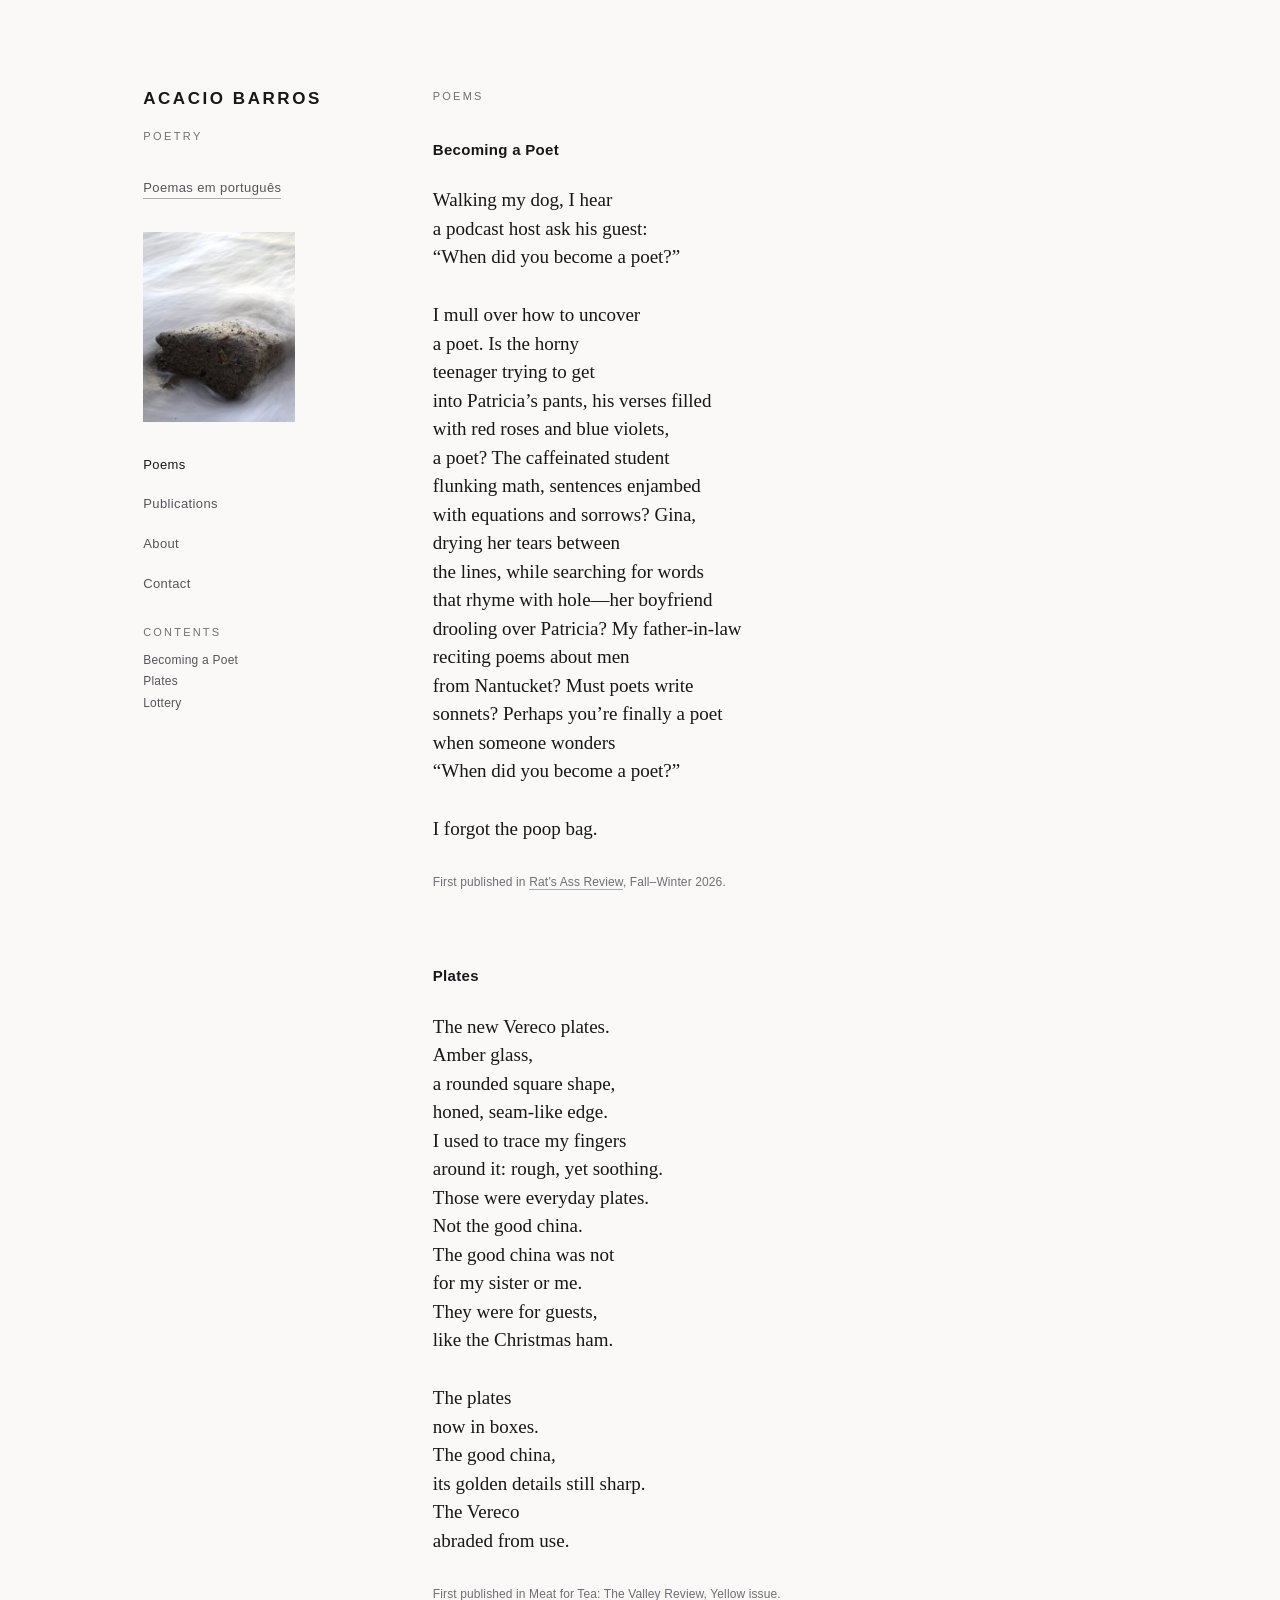
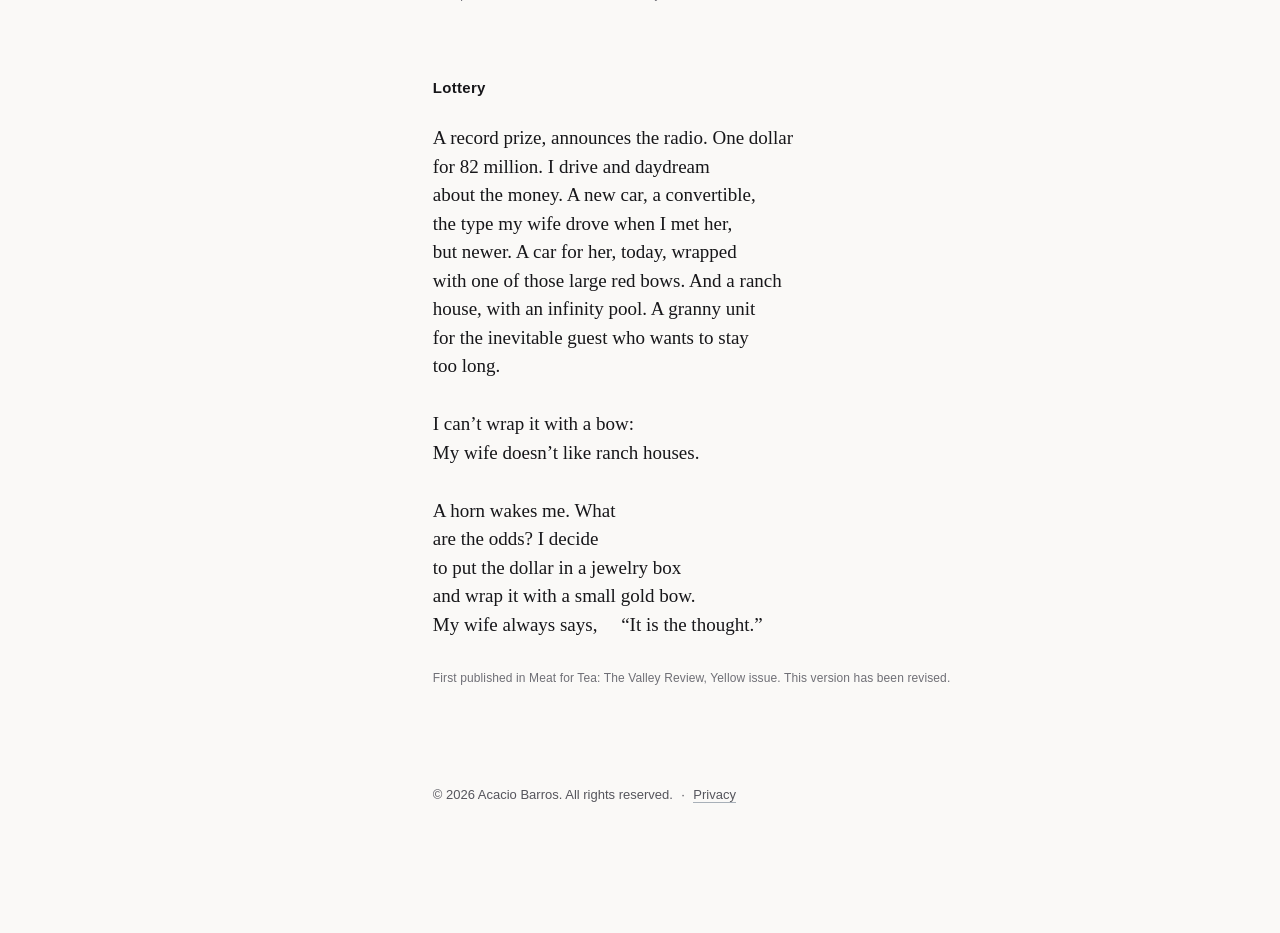
==== poems.html @ dff133ea "Add language detection and privacy notice Co-Authored-By: Claude Opus 5 <noreply@anthropic.com>" ====
<!doctype html>
<html lang="pt">
<head>
<meta charset="utf-8">
<meta name="viewport" content="width=device-width, initial-scale=1">

<title>Poemas / Poems — Acacio Barros</title>
<meta name="description" content="Poems by Acacio Barros, in Portuguese and English.">
<meta name="author" content="Acacio Barros">
<link rel="canonical" href="https://acacio-barros.github.io/poems.html">
<meta name="theme-color" content="#faf9f7">
<meta property="og:type" content="website">
<meta property="og:url" content="https://acacio-barros.github.io/poems.html">
<meta property="og:title" content="Poemas / Poems — Acacio Barros">
<meta property="og:description" content="Poems by Acacio Barros, in Portuguese and English.">
<meta property="og:image" content="https://acacio-barros.github.io/images/sea-foam-rock-og.jpg">
<meta property="og:image:width" content="1200">
<meta property="og:image:height" content="630">
<meta property="og:locale" content="pt_BR">
<meta property="og:locale:alternate" content="en_US">

<link rel="stylesheet" href="site.css">

<script src="lang-init.js"></script>
</head>

<body>

<div class="page">

  <header class="rail">
    <h1 class="wordmark"><a href="./">Acacio Barros</a></h1>

    <div class="rail-meta">
      <p class="discipline">
        <span data-lang="pt" lang="pt">Poesia</span><span data-lang="en" lang="en">Poetry</span>
      </p>

      <div class="langswitch">
        <button type="button" data-set-lang="en" data-lang="pt" lang="en">Poems in English</button>
        <button type="button" data-set-lang="pt" data-lang="en" lang="pt">Poemas em português</button>
      </div>
    </div>

    <img class="rail-photo" src="images/sea-foam-rock-rail.jpg" width="320" height="400" alt="" decoding="async">

    <nav class="railnav" data-lang="pt" lang="pt" aria-label="Seções">
      <ul>
        <li><a href="poems.html" aria-current="page">Poemas</a></li>
        <li><a href="./#publicacoes">Publicações</a></li>
        <li><a href="./#sobre">Sobre</a></li>
        <li><a href="./#contato">Contato</a></li>
      </ul>
    </nav>

    <nav class="railnav" data-lang="en" lang="en" aria-label="Sections">
      <ul>
        <li><a href="poems.html" aria-current="page">Poems</a></li>
        <li><a href="./#publications">Publications</a></li>
        <li><a href="./#about">About</a></li>
        <li><a href="./#contact">Contact</a></li>
      </ul>
    </nav>

    <nav class="railindex" data-lang="pt" lang="pt" aria-labelledby="indice-rail">
      <p class="index-label" id="indice-rail">Índice</p>
      <ul>
        <li><a href="#o-churrasco">O Churrasco</a></li>
        <li><a href="#o-elefante">O Elefante</a></li>
        <li><a href="#engarrafamento">Engarrafamento</a></li>
        <li><a href="#churrasco-na-praia">Churrasco na Praia</a></li>
        <li><a href="#labuta">Labuta</a></li>
        <li><a href="#saideira">Saideira</a></li>
      </ul>
    </nav>

    <nav class="railindex" data-lang="en" lang="en" aria-labelledby="contents-rail">
      <p class="index-label" id="contents-rail">Contents</p>
      <ul>
        <li><a href="#becoming-a-poet">Becoming a Poet</a></li>
        <li><a href="#plates">Plates</a></li>
        <li><a href="#lottery">Lottery</a></li>
      </ul>
    </nav>
  </header>

  <main class="field">

    <!-- ===================== Português ===================== -->
    <div data-lang="pt" lang="pt">
      <p class="lang-marker">Português</p>

      <section class="section" id="poemas" aria-labelledby="poemas-head">
        <h2 class="section-head" id="poemas-head">Poemas</h2>

        <!--
          Esta página é a versão autoritativa de todos os poemas alojados.
          A página inicial escolhe daqui, ao acaso, um poema por idioma.

          Um poema por <article class="poem" id="…"> — o id tem de ser único.
          Uma estrofe por <p class="stanza">. Um verso por <span class="line">.
          Nada de <br>: a estrutura fica no HTML, nunca no CSS, e assim quebras
          de verso, quebras de estrofe, recuo, pontuação e maiúsculas ficam
          preservados exatamente como escritos.

          Recuo deliberado: class="line indent-1" (ou indent-2, indent-3).
          Linha em branco dentro de uma estrofe: <span class="line">&#160;</span>
        -->

        <nav class="poemindex" aria-labelledby="indice-inline">
          <p class="index-label" id="indice-inline">Índice</p>
          <ul>
            <li><a href="#o-churrasco">O Churrasco</a></li>
            <li><a href="#o-elefante">O Elefante</a></li>
            <li><a href="#engarrafamento">Engarrafamento</a></li>
            <li><a href="#churrasco-na-praia">Churrasco na Praia</a></li>
            <li><a href="#labuta">Labuta</a></li>
            <li><a href="#saideira">Saideira</a></li>
          </ul>
        </nav>

        <article class="poem" id="o-churrasco">
          <h3 class="poem-title">O Churrasco</h3>
          <p class="stanza">
            <span class="line">O sol assa a areia</span>
            <span class="line">Picanha, linguiça</span>
            <span class="line">farofa e sal grosso</span>
          </p>
          <p class="stanza">
            <span class="line">O vegetariano protesta</span>
            <span class="line">A gordura queimada</span>
            <span class="line">defuma os cabelos</span>
            <span class="line">As narinas entopem</span>
            <span class="line">com fuligem negra</span>
            <span class="line">A barriga estufa</span>
            <span class="line">com carne e geladas</span>
            <span class="line">O bafo anuncia a ressaca</span>
            <span class="line">A areia se instala</span>
            <span class="line">nas entranhas</span>
            <span class="line">O banheiro é o mar</span>
          </p>
          <p class="stanza">
            <span class="line">As conversas rugem</span>
            <span class="line">altas e banais</span>
            <span class="line">O churrasco na praia</span>
            <span class="line">não é romântico</span>
          </p>
          <p class="stanza">
            <span class="line">O churrasco acaba—</span>
            <span class="line">Alguns se vão</span>
            <span class="line">outros ficam</span>
          </p>
          <p class="stanza">
            <span class="line">Uma saideira</span>
          </p>
          <p class="stanza">
            <span class="line">E o que era sol</span>
            <span class="line indent-1">agora é noite</span>
            <span class="line">E o que era folia</span>
            <span class="line indent-1">agora é sossego</span>
            <span class="line">E o que era areia</span>
            <span class="line indent-1">agora é fogueira</span>
            <span class="line">E o que era brisa</span>
            <span class="line indent-1">agora é arrepio</span>
          </p>
          <p class="stanza">
            <span class="line">O que era roda</span>
            <span class="line indent-1">agora é dupla</span>
            <span class="line">O que era olhar desviado</span>
            <span class="line indent-1">agora é toque</span>
          </p>
          <p class="stanza">
            <span class="line">O que era praia</span>
            <span class="line indent-1">agora—estrelas.</span>
          </p>
          <p class="poem-note">Publicado originalmente na Proust Magazine, vol. 1, nº 3.</p>
        </article>

        <article class="poem" id="o-elefante">
          <h3 class="poem-title">O Elefante</h3>
          <p class="stanza">
            <span class="line">O elefante de pelúcia</span>
            <span class="line">sumiu</span>
            <span class="line">Levantamos almofadas</span>
            <span class="line">arrastamos sofás</span>
            <span class="line">Embaixo da cama</span>
            <span class="line">o achado:</span>
            <span class="line">um leão de plástico</span>
            <span class="line">empoeirado.</span>
          </p>
          <p class="stanza">
            <span class="line">Minha mãe sugere:</span>
            <span class="line">“Essa criança</span>
            <span class="line">chora todos os dias.</span>
            <span class="line">Vocês já pensaram</span>
            <span class="line">num exorcismo?”</span>
            <span class="line">Minha esposa</span>
            <span class="line">me olha enviesada.</span>
            <span class="line">Minha mãe confirma:</span>
            <span class="line">“O padre é vizinho.”</span>
          </p>
          <p class="stanza">
            <span class="line">De minha mãe</span>
            <span class="line">ficaram histórias.</span>
            <span class="line">Conto uma</span>
            <span class="line">à minha filha</span>
            <span class="line">“Peraí! Exorcismo?”</span>
            <span class="line">Gargalhamos,</span>
            <span class="line">seus óculos quase caindo.</span>
          </p>
          <p class="stanza">
            <span class="line">Passo pela foto de minha mãe.</span>
          </p>
          <p class="poem-note">Publicado originalmente na Proust Magazine, vol. 1, nº 3.</p>
        </article>

        <article class="poem" id="engarrafamento">
          <h3 class="poem-title">Engarrafamento</h3>
          <p class="stanza">
            <span class="line">Luzes vermelhas</span>
            <span class="line">piscam adiante</span>
            <span class="line">Faixas se juntam</span>
            <span class="line">Pescoços se torcem</span>
          </p>
          <p class="stanza">
            <span class="line">No acostamento da ponte</span>
            <span class="line">policiais se escoram no muro</span>
            <span class="line">olhando pra baixo</span>
            <span class="line">Meu estômago aperta—</span>
          </p>
          <p class="stanza">
            <span class="line">Um carro</span>
            <span class="line">intacto</span>
            <span class="line">vazio</span>
          </p>
          <p class="poem-note">Publicado originalmente na Proust Magazine, vol. 1, nº 3.</p>
        </article>

        <article class="poem" id="churrasco-na-praia">
          <h3 class="poem-title">Churrasco na Praia</h3>
          <p class="stanza">
            <span class="line">O sol assa a areia</span>
            <span class="line">Picanha, linguiça</span>
            <span class="line">farofa e sal grosso</span>
          </p>
          <p class="stanza">
            <span class="line">A gordura queima</span>
            <span class="line indent-1">e defuma os cabelos</span>
            <span class="line">As narinas entopem</span>
            <span class="line indent-1">com muco negro</span>
            <span class="line">A barriga estufa</span>
            <span class="line indent-1">com carne e geladas</span>
            <span class="line">O bafo anuncia</span>
            <span class="line indent-1">a ressaca</span>
            <span class="line">A areia se instala</span>
            <span class="line indent-1">nas entranhas</span>
            <span class="line">O banheiro é o mar</span>
          </p>
          <p class="stanza">
            <span class="line">As conversas rugem</span>
            <span class="line indent-1">altas e banais</span>
          </p>
          <p class="stanza">
            <span class="line">O churrasco na praia</span>
            <span class="line">não é romântico.</span>
            <span class="line indent-1">Churrasco é.</span>
          </p>
          <p class="poem-note">Derivado de <cite>O Churrasco</cite>, publicado originalmente na Proust Magazine, vol. 1, nº 3.</p>
        </article>

        <article class="poem" id="labuta">
          <h3 class="poem-title">Labuta</h3>
          <p class="stanza">
            <span class="line">Como começar um poema?</span>
            <span class="line">Com um suspiro</span>
          </p>
          <p class="stanza">
            <span class="line">Um poema inspira</span>
            <span class="line">tensiona, solta</span>
            <span class="line">e depois expira</span>
            <span class="line">em pulso sonoro</span>
          </p>
          <p class="stanza">
            <span class="line">Então</span>
            <span class="line">como terminar</span>
            <span class="line">o primeiro verso?</span>
          </p>
          <p class="stanza">
            <span class="line">Um verso é múltiplo:</span>
            <span class="line">um membro ou um nervo</span>
            <span class="line">uma junta ou um osso</span>
            <span class="line">Como acabar?</span>
            <span class="line">Com um ponto fatal?</span>
            <span class="line">Talvez uma vírgula,</span>
            <span class="line">insinuando fluxo</span>
            <span class="line">ou um travessão —</span>
            <span class="line">congestão?</span>
            <span class="line">Ou uma melindrosa</span>
            <span class="line">exclamação!</span>
            <span class="line">Uma cabeça vazia</span>
            <span class="line">pretendendo ser cheia</span>
          </p>
          <p class="stanza">
            <span class="line">Como organizar uma estrofe?!</span>
          </p>
          <p class="stanza">
            <span class="line">Quiçá sem pontuação</span>
            <span class="line">sem fim nem pausa</span>
            <span class="line">sem pensamento completo</span>
            <span class="line">sem sentido ou esperança</span>
            <span class="line">sem final ilação</span>
            <span class="line">só mais uma ilusão</span>
          </p>
          <p class="stanza">
            <span class="line">Como finalizar um poema?</span>
          </p>
          <p class="stanza">
            <span class="line">Com um</span>
            <span class="line">derradeiro</span>
          </p>
          <p class="stanza">
            <span class="line">sus</span>
          </p>
          <p class="poem-note">Publicado originalmente na Proust Magazine, vol. 1, nº 3. Esta versão foi revisada.</p>
        </article>

        <article class="poem" id="saideira">
          <h3 class="poem-title">Saideira</h3>
          <p class="stanza">
            <span class="line">O que era sol</span>
            <span class="line indent-1">agora é noite</span>
            <span class="line">E o que era folia</span>
            <span class="line indent-1">agora é sossego</span>
            <span class="line">E o que era areia</span>
            <span class="line indent-1">agora é fogueira</span>
            <span class="line">E o que era brisa</span>
            <span class="line indent-1">agora é arrepio</span>
          </p>
          <p class="stanza">
            <span class="line">O que era roda</span>
            <span class="line indent-1">agora é dupla</span>
            <span class="line">O que era olhar desviado</span>
            <span class="line indent-1">agora é toque</span>
          </p>
          <p class="stanza">
            <span class="line">O que era praia</span>
            <span class="line indent-1">agora—estrelas.</span>
          </p>
          <p class="poem-note">Derivado de <cite>O Churrasco</cite>, publicado originalmente na Proust Magazine, vol. 1, nº 3.</p>
        </article>
      </section>
    </div>

    <!-- ===================== English ===================== -->
    <div data-lang="en" lang="en">
      <p class="lang-marker">English</p>

      <section class="section" id="poems" aria-labelledby="poems-head">
        <h2 class="section-head" id="poems-head">Poems</h2>

        <nav class="poemindex" aria-labelledby="contents-inline">
          <p class="index-label" id="contents-inline">Contents</p>
          <ul>
            <li><a href="#becoming-a-poet">Becoming a Poet</a></li>
            <li><a href="#plates">Plates</a></li>
            <li><a href="#lottery">Lottery</a></li>
          </ul>
        </nav>

        <article class="poem" id="becoming-a-poet">
          <h3 class="poem-title">Becoming a Poet</h3>
          <p class="stanza">
            <span class="line">Walking my dog, I hear</span>
            <span class="line">a podcast host ask his guest:</span>
            <span class="line">“When did you become a poet?”</span>
          </p>
          <p class="stanza">
            <span class="line">I mull over how to uncover</span>
            <span class="line">a poet. Is the horny</span>
            <span class="line">teenager trying to get</span>
            <span class="line">into Patricia’s pants, his verses filled</span>
            <span class="line">with red roses and blue violets,</span>
            <span class="line">a poet? The caffeinated student</span>
            <span class="line">flunking math, sentences enjambed</span>
            <span class="line">with equations and sorrows? Gina,</span>
            <span class="line">drying her tears between</span>
            <span class="line">the lines, while searching for words</span>
            <span class="line">that rhyme with hole—her boyfriend</span>
            <span class="line">drooling over Patricia? My father-in-law</span>
            <span class="line">reciting poems about men</span>
            <span class="line">from Nantucket? Must poets write</span>
            <span class="line">sonnets? Perhaps you’re finally a poet</span>
            <span class="line">when someone wonders</span>
            <span class="line">“When did you become a poet?”</span>
          </p>
          <p class="stanza">
            <span class="line">I forgot the poop bag.</span>
          </p>
          <p class="poem-note">First published in <a href="https://ratsassreview.net/?page_id=4627#Barros2" rel="noopener">Rat’s Ass Review</a>, Fall–Winter 2026.</p>
        </article>

        <article class="poem" id="plates">
          <h3 class="poem-title">Plates</h3>
          <p class="stanza">
            <span class="line">The new Vereco plates.</span>
            <span class="line">Amber glass,</span>
            <span class="line">a rounded square shape,</span>
            <span class="line">honed, seam-like edge.</span>
            <span class="line">I used to trace my fingers</span>
            <span class="line">around it: rough, yet soothing.</span>
            <span class="line">Those were everyday plates.</span>
            <span class="line">Not the good china.</span>
            <span class="line">The good china was not</span>
            <span class="line">for my sister or me.</span>
            <span class="line">They were for guests,</span>
            <span class="line">like the Christmas ham.</span>
          </p>
          <p class="stanza">
            <span class="line">The plates</span>
            <span class="line">now in boxes.</span>
            <span class="line">The good china,</span>
            <span class="line">its golden details still sharp.</span>
            <span class="line">The Vereco</span>
            <span class="line">abraded from use.</span>
          </p>
          <p class="poem-note">First published in Meat for Tea: The Valley Review, Yellow issue.</p>
        </article>

        <article class="poem" id="lottery">
          <h3 class="poem-title">Lottery</h3>
          <p class="stanza">
            <span class="line">A record prize, announces the radio. One dollar</span>
            <span class="line">for 82 million. I drive and daydream</span>
            <span class="line">about the money. A new car, a convertible,</span>
            <span class="line">the type my wife drove when I met her,</span>
            <span class="line">but newer. A car for her, today, wrapped</span>
            <span class="line">with one of those large red bows. And a ranch</span>
            <span class="line">house, with an infinity pool. A granny unit</span>
            <span class="line">for the inevitable guest who wants to stay</span>
            <span class="line">too long.</span>
          </p>
          <p class="stanza">
            <span class="line">I can’t wrap it with a bow:</span>
            <span class="line">My wife doesn’t like ranch houses.</span>
          </p>
          <p class="stanza">
            <span class="line">A horn wakes me. What</span>
            <span class="line">are the odds? I decide</span>
            <span class="line">to put the dollar in a jewelry box</span>
            <span class="line">and wrap it with a small gold bow.</span>
            <span class="line">My wife always says, <span class="caesura">“It is the thought.”</span></span>
          </p>
          <p class="poem-note">First published in Meat for Tea: The Valley Review, Yellow issue. This version has been revised.</p>
        </article>
      </section>
    </div>

  </main>

  <footer class="colophon">
    <p>
      <span lang="en">© 2026 Acacio Barros. All rights reserved.</span>
      <span class="colophon-sep" aria-hidden="true">·</span>
      <a href="privacy.html" data-lang="pt" lang="pt">Privacidade</a><a href="privacy.html" data-lang="en" lang="en">Privacy</a>
    </p>
  </footer>

</div>

<script src="site.js"></script>

</body>
</html>
---- site.css ----
/* Acacio Barros — poetry site stylesheet. Shared by index.html and poems.html. */

:root{
  --paper:      #faf9f7;
  --ink:        #17171a;
  --ink-soft:   #55555c;
  --ink-faint:  #6f6f76;
  --accent:     #2f4157;
  --rule:       #e2ded6;

  --sans: ui-sans-serif, -apple-system, "Segoe UI", Roboto, "Helvetica Neue", Arial, sans-serif;
  --serif: "Iowan Old Style", "Palatino Linotype", Palatino, Charter, Georgia, "Times New Roman", serif;
}

*, *::before, *::after { box-sizing: border-box; }

html{
  color-scheme: light;
  -webkit-text-size-adjust: 100%;
}

body{
  margin: 0;
  background: var(--paper);
  color: var(--ink);
  font-family: var(--serif);
  font-size: clamp(1.0625rem, 1rem + 0.25vw, 1.1875rem);
  line-height: 1.62;
  -webkit-font-smoothing: antialiased;
}

/* Language visibility. Without JS every language block stays readable. */
.js.lang-pt [data-lang="en"]{ display: none; }
.js.lang-en [data-lang="pt"]{ display: none; }
.lang-marker{ display: none; }
html:not(.js) .lang-marker{ display: block; }
html:not(.js) .langswitch{ display: none; }
html:not(.js) .field > div + div{ margin-top: clamp(3.5rem, 9vw, 6rem); }

a{
  color: inherit;
  text-decoration: none;
  border-bottom: 1px solid rgba(47,65,87,0.4);
}
a:hover{ border-bottom-color: var(--accent); }

a:focus-visible,
button:focus-visible{
  outline: 2px solid var(--accent);
  outline-offset: 4px;
  border-radius: 1px;
}

/* ---------- Page frame ---------- */

.page{
  padding: clamp(2.5rem, 7vw, 5.5rem) clamp(1.375rem, 6vw, 3rem) clamp(4rem, 10vw, 8rem);
}

/* ---------- Rail (apparatus voice: sans) ---------- */

.rail{
  font-family: var(--sans);
  padding-bottom: 2rem;
  margin-bottom: 3rem;
  border-bottom: 1px solid var(--rule);
}

.wordmark{
  margin: 0;
  font-size: 1.0625rem;
  font-weight: 600;
  letter-spacing: 0.15em;
  text-transform: uppercase;
  line-height: 1.3;
}
.wordmark a,
.wordmark a:hover{ border-bottom: 0; }

.rail-meta{
  display: flex;
  align-items: baseline;
  justify-content: space-between;
  gap: 1.5rem;
  margin-top: 0.85rem;
}

.discipline{
  margin: 0;
  font-size: 0.6875rem;
  letter-spacing: 0.22em;
  text-transform: uppercase;
  color: var(--ink-faint);
}
.discipline span{ display: block; }

.langswitch{ flex-shrink: 0; }

/* One action, naming the language the reader can switch to. A real button,
   styled as the site's text link. */
.langswitch button{
  font: inherit;
  font-size: 0.8125rem;
  letter-spacing: 0.03em;
  background: none;
  border: 0;
  border-bottom: 1px solid rgba(47,65,87,0.4);
  border-radius: 0;
  padding: 0;
  margin: 0;
  color: var(--ink-soft);
  cursor: pointer;
}
.langswitch button:hover{
  color: var(--ink);
  border-bottom-color: var(--accent);
}

.rail-photo{
  display: block;
  width: 8.25rem;
  height: auto;
  margin: 1.7rem 0 0;
}

.railnav{ margin-top: 1.6rem; }
.railnav ul{
  list-style: none;
  margin: 0;
  padding: 0;
  display: flex;
  flex-wrap: wrap;
  gap: 1.4rem;
}
.railnav a{
  font-size: 0.8125rem;
  letter-spacing: 0.03em;
  color: var(--ink-soft);
  border-bottom: 0;
}
.railnav a:hover,
.railnav a[aria-current="page"]{ color: var(--ink); }

/* Poem index (poems.html). Inline list before the poems on small screens;
   a vertical list in the rail on desktop. */
.index-label{
  font-family: var(--sans);
  font-size: 0.6875rem;
  font-weight: 500;
  letter-spacing: 0.2em;
  text-transform: uppercase;
  color: var(--ink-faint);
  margin: 0 0 0.6rem;
}

.poemindex{
  font-family: var(--sans);
  margin: 0 0 2.6rem;
}
.poemindex ul{
  list-style: none;
  margin: 0;
  padding: 0;
  display: flex;
  flex-wrap: wrap;
  gap: 0.5rem 1.4rem;
  font-size: 0.8125rem;
  line-height: 1.5;
}
.poemindex a{
  letter-spacing: 0.03em;
  color: var(--ink-soft);
  border-bottom: 0;
}
.poemindex a:hover{ color: var(--ink); }

.railindex{ display: none; }

/* ---------- Reading field (literary voice: serif) ---------- */

.field{ max-width: 44rem; }

.lang-marker{
  font-family: var(--sans);
  font-size: 0.6875rem;
  letter-spacing: 0.22em;
  text-transform: uppercase;
  color: var(--ink-faint);
  margin: 0 0 1.5rem;
}

.section{ margin: 0 0 clamp(3.5rem, 9vw, 6rem); }
.section:last-child{ margin-bottom: 0; }

.section-head{
  font-family: var(--sans);
  font-size: 0.6875rem;
  font-weight: 500;
  letter-spacing: 0.2em;
  text-transform: uppercase;
  color: var(--ink-faint);
  margin: 0 0 2rem;
}

.prose{
  max-width: 34rem;
  margin: 0;
  text-wrap: pretty;
}
.prose + .prose{ margin-top: 1.1rem; }

/* ---------- Poems ----------
   Structure is content: a stanza is a paragraph, a line is a block.
   A line too long for the viewport wraps with a hanging indent, so a
   continuation never reads as a new line of verse. */

.poem{
  margin: 0 0 clamp(3rem, 7vw, 4.5rem);
  scroll-margin-top: 1.5rem;
}
.poem:last-child{ margin-bottom: 0; }

.poem-title{
  font-family: var(--sans);
  font-size: 0.9375rem;
  font-weight: 600;
  letter-spacing: 0.02em;
  color: var(--ink);
  margin: 0 0 1.5rem;
}

.stanza{
  margin: 0 0 1.55em;
  hyphens: none;
}
.stanza:last-child{ margin-bottom: 0; }

.line{
  display: block;
  padding-left: 1.4em;
  text-indent: -1.4em;
  line-height: 1.5;
}
.line.indent-1{ margin-left: 2ch; }
.line.indent-2{ margin-left: 4ch; }
.line.indent-3{ margin-left: 6ch; }
/* A deliberate pause inside a line: space that must survive HTML whitespace collapsing. */
.caesura{ margin-left: 2ch; }

/* ---------- Publication apparatus ---------- */

.poem-note,
.fineprint{
  font-family: var(--sans);
  font-size: 0.75rem;
  letter-spacing: 0.01em;
  color: var(--ink-faint);
  margin: 1.6rem 0 0;
}

/* Publication record: language of the poems > status > titles and venue. */
.pub-group + .pub-group{ margin-top: 2.6rem; }

.pub-lang,
.subhead{
  font-family: var(--sans);
  font-size: 0.9375rem;
  font-weight: 600;
  letter-spacing: 0.02em;
  color: var(--ink);
  margin: 0 0 1.1rem;
}

.publications{
  font-family: var(--sans);
  font-size: 0.8125rem;
  line-height: 1.7;
  color: var(--ink-soft);
  max-width: 34rem;
  margin: 0;
}
.publications dt{
  font-size: 0.6875rem;
  font-weight: 500;
  letter-spacing: 0.2em;
  text-transform: uppercase;
  color: var(--ink-faint);
  margin: 0 0 0.45rem;
}
.publications dd{ margin: 0; }
.publications dd + dd{ margin-top: 0.4rem; }
.publications dd + dt{ margin-top: 1.6rem; }

.poem-note cite,
.publications cite{ font-style: italic; }

/* ---------- Contact form ---------- */

.form{
  max-width: 34rem;
  margin: 0;
}

.form-row{ margin-bottom: 1.85rem; }

.form label{
  display: block;
  font-family: var(--sans);
  font-size: 0.6875rem;
  font-weight: 500;
  letter-spacing: 0.18em;
  text-transform: uppercase;
  color: var(--ink-faint);
  margin-bottom: 0.55rem;
}

.form input[type="text"],
.form input[type="email"],
.form textarea{
  display: block;
  width: 100%;
  font-family: var(--serif);
  font-size: 1rem;
  line-height: 1.55;
  color: var(--ink);
  background: none;
  border: 0;
  border-bottom: 1px solid var(--rule);
  border-radius: 0;
  padding: 0.35rem 0;
  -webkit-appearance: none;
  appearance: none;
}

.form textarea{
  min-height: 9.5rem;
  resize: vertical;
}

.form input:hover,
.form textarea:hover{ border-bottom-color: var(--ink-faint); }

.form input:focus,
.form textarea:focus{ border-bottom-color: var(--accent); }

.form input:focus-visible,
.form textarea:focus-visible{
  outline: 2px solid var(--accent);
  outline-offset: 4px;
}

/* Spam trap. Hidden from sight, keyboard and assistive technology. */
.gotcha{
  display: none;
}

.submit{
  font-family: var(--sans);
  font-size: 0.75rem;
  letter-spacing: 0.16em;
  text-transform: uppercase;
  color: var(--ink);
  background: none;
  border: 1px solid var(--ink-faint);
  border-radius: 0;
  padding: 0.72rem 1.7rem;
  margin-top: 0.6rem;
  cursor: pointer;
}
.submit:hover{
  border-color: var(--accent);
  color: var(--accent);
}

.aside{
  font-family: var(--sans);
  font-size: 0.875rem;
  color: var(--ink-soft);
  max-width: 34rem;
  margin: 2.6rem 0 0;
}
.aside a{ color: var(--ink); }

/* ---------- Prose pages (privacy) ---------- */

.subhead{ margin: 2.4rem 0 0.9rem; }
.section-head + .subhead{ margin-top: 0; }
.fineprint{ margin-top: 2.4rem; }

code{
  font-family: ui-monospace, SFMono-Regular, Menlo, Consolas, monospace;
  font-size: 0.88em;
}

/* ---------- Colophon ---------- */

.colophon{
  font-family: var(--sans);
  font-size: 0.8125rem;
  color: var(--ink-soft);
  max-width: 44rem;
  margin: clamp(3.5rem, 9vw, 6rem) 0 0;
}
.colophon p{ margin: 0; }
.colophon-sep{ margin: 0 0.3rem; }

.form-note{
  font-family: var(--sans);
  font-size: 0.75rem;
  line-height: 1.6;
  color: var(--ink-faint);
  max-width: 34rem;
  margin: 1.2rem 0 0;
}

/* ---------- Desktop: two fields ---------- */

@media (min-width: 62em){
  .page{
    display: grid;
    grid-template-columns: 12.5rem minmax(0, 44rem);
    column-gap: clamp(3.5rem, 7vw, 7rem);
    justify-content: center;
    align-items: start;
  }

  .rail{
    grid-column: 1;
    grid-row: 1;
    position: sticky;
    top: clamp(2.5rem, 7vw, 5.5rem);
    padding-bottom: 0;
    margin-bottom: 0;
    border-bottom: 0;
  }

  .rail-meta{
    display: block;
    margin-top: 1.1rem;
  }
  .langswitch{ margin-top: 1.6rem; }
  .rail-photo{
    width: 9.5rem;
    margin-top: 1.9rem;
  }

  .railnav ul{
    display: block;
  }
  .railnav li + li{ margin-top: 0.55rem; }

  .field{ grid-column: 2; grid-row: 1; }
  .colophon{ grid-column: 2; grid-row: 2; }

  .poemindex{ display: none; }

  .railindex{
    display: block;
    font-family: var(--sans);
    margin-top: 1.7rem;
  }
  .railindex ul{
    list-style: none;
    margin: 0;
    padding: 0;
    font-size: 0.75rem;
    line-height: 1.4;
  }
  .railindex li + li{ margin-top: 0.3rem; }
  .railindex a{
    letter-spacing: 0.02em;
    color: var(--ink-soft);
    border-bottom: 0;
  }
  .railindex a:hover{ color: var(--ink); }
}

/* With the index the rail is taller; on short desktop viewports let it
   scroll with the page instead of sticking and clipping. */
@media (min-width: 62em) and (max-height: 50em){
  .rail:has(.railindex){ position: static; }
}
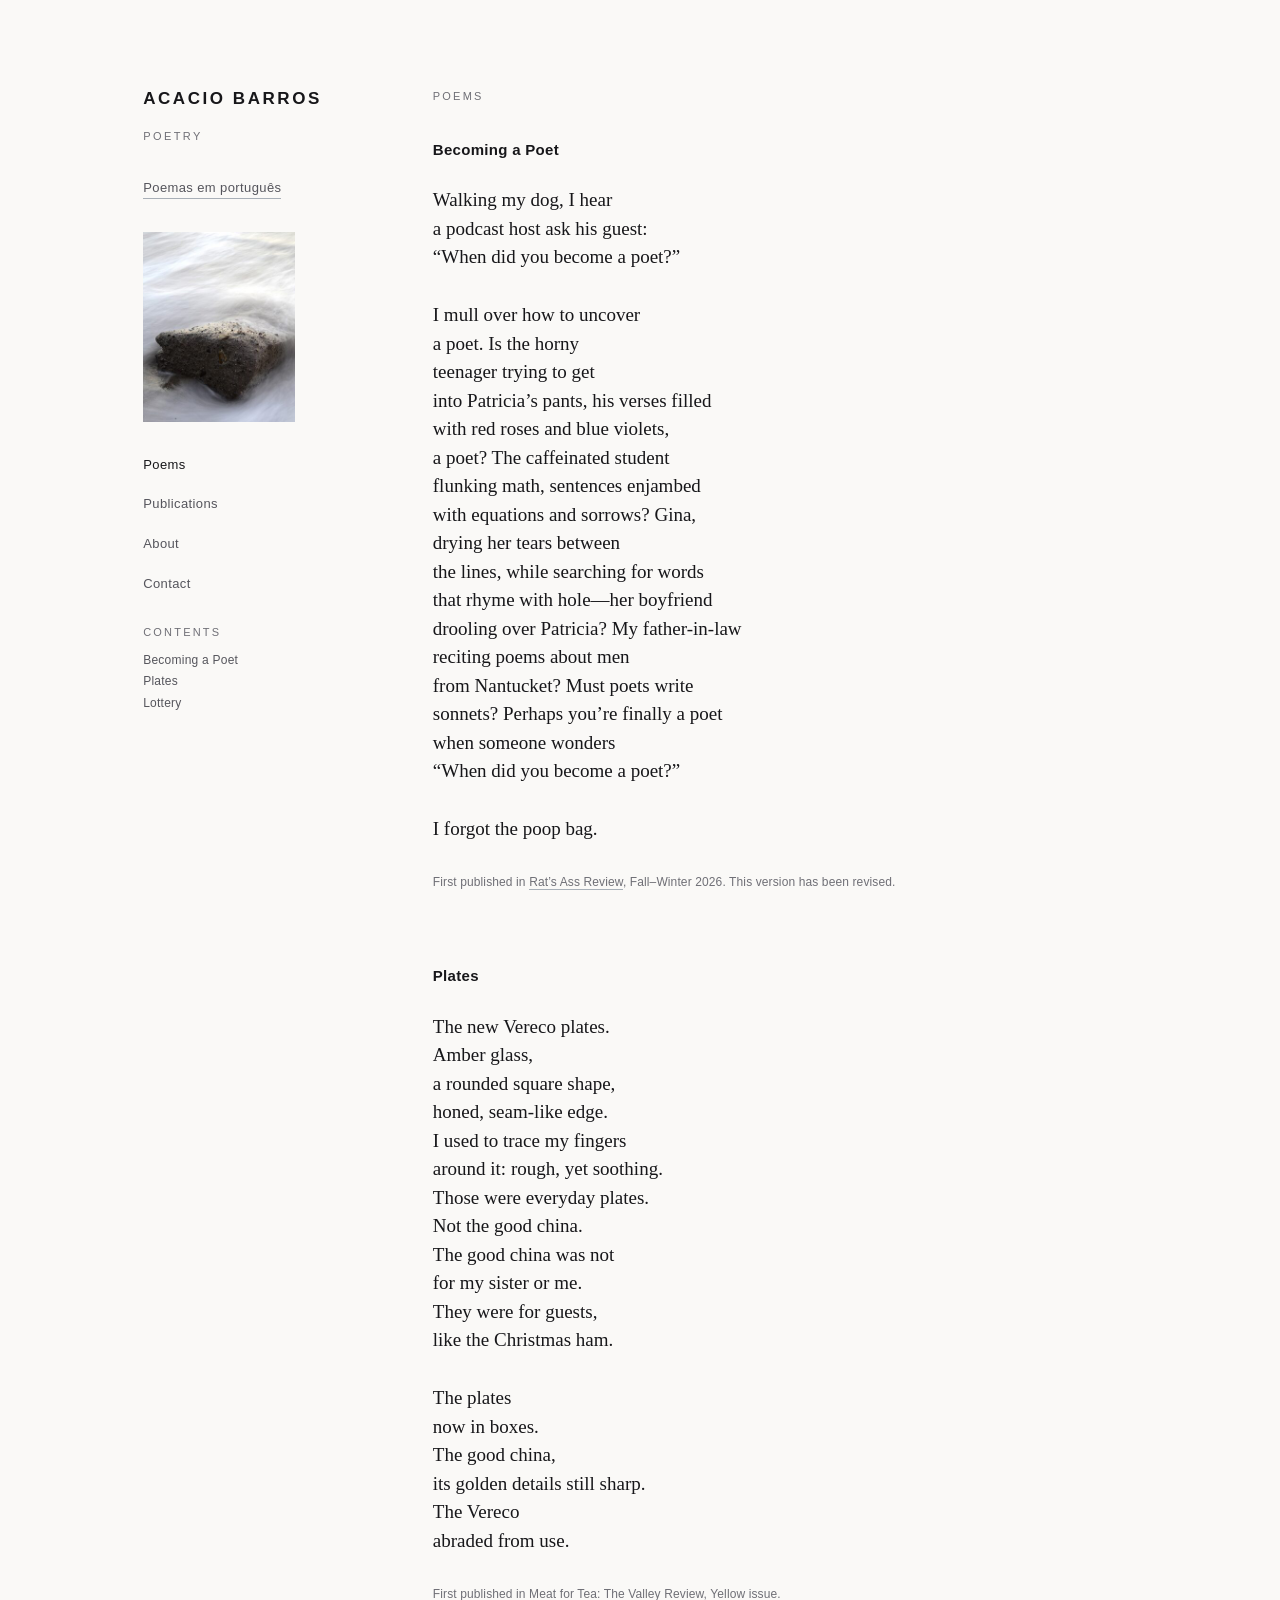
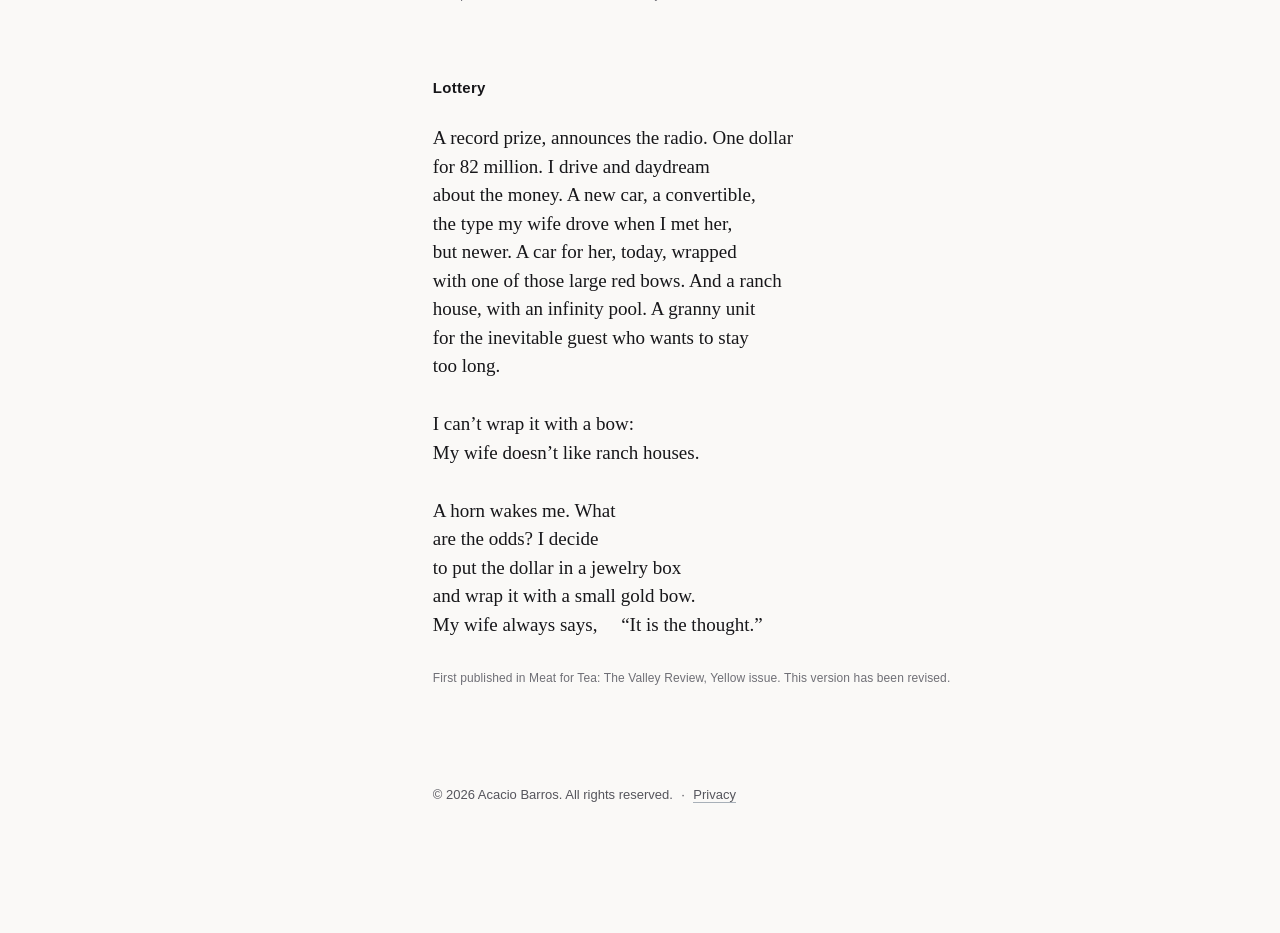
==== commit 541fee99: "Fix poem alignment and audit details Co-Authored-By: Claude Opus 5 <noreply@anthropic.com>" ====
--- a/poems.html
+++ b/poems.html
@@ -70,6 +70,8 @@
         <li><a href="#engarrafamento">Engarrafamento</a></li>
         <li><a href="#churrasco-na-praia">Churrasco na Praia</a></li>
         <li><a href="#labuta">Labuta</a></li>
+        <li><a href="#decidido">Decidido</a></li>
+        <li><a href="#gravidade">Gravidade</a></li>
         <li><a href="#saideira">Saideira</a></li>
       </ul>
     </nav>
@@ -115,6 +117,8 @@
             <li><a href="#engarrafamento">Engarrafamento</a></li>
             <li><a href="#churrasco-na-praia">Churrasco na Praia</a></li>
             <li><a href="#labuta">Labuta</a></li>
+            <li><a href="#decidido">Decidido</a></li>
+            <li><a href="#gravidade">Gravidade</a></li>
             <li><a href="#saideira">Saideira</a></li>
           </ul>
         </nav>
@@ -173,7 +177,7 @@
             <span class="line">O que era praia</span>
             <span class="line indent-1">agora—estrelas.</span>
           </p>
-          <p class="poem-note">Publicado originalmente na Proust Magazine, vol. 1, nº 3.</p>
+          <p class="poem-note">Publicado originalmente na Proust Magazine, vol. 1, nº 3, setembro de 2026.</p>
         </article>
 
         <article class="poem" id="o-elefante">
@@ -211,7 +215,7 @@
           <p class="stanza">
             <span class="line">Passo pela foto de minha mãe.</span>
           </p>
-          <p class="poem-note">Publicado originalmente na Proust Magazine, vol. 1, nº 3.</p>
+          <p class="poem-note">Publicado originalmente na Proust Magazine, vol. 1, nº 3, setembro de 2026.</p>
         </article>
 
         <article class="poem" id="engarrafamento">
@@ -233,7 +237,7 @@
             <span class="line">intacto</span>
             <span class="line">vazio</span>
           </p>
-          <p class="poem-note">Publicado originalmente na Proust Magazine, vol. 1, nº 3.</p>
+          <p class="poem-note">Publicado originalmente na Proust Magazine, vol. 1, nº 3, setembro de 2026.</p>
         </article>
 
         <article class="poem" id="churrasco-na-praia">
@@ -265,7 +269,7 @@
             <span class="line">não é romântico.</span>
             <span class="line indent-1">Churrasco é.</span>
           </p>
-          <p class="poem-note">Derivado de <cite>O Churrasco</cite>, publicado originalmente na Proust Magazine, vol. 1, nº 3.</p>
+          <p class="poem-note">Derivado de <cite>O Churrasco</cite>, publicado originalmente na Proust Magazine, vol. 1, nº 3, setembro de 2026.</p>
         </article>
 
         <article class="poem" id="labuta">
@@ -321,7 +325,60 @@
           <p class="stanza">
             <span class="line">sus</span>
           </p>
-          <p class="poem-note">Publicado originalmente na Proust Magazine, vol. 1, nº 3. Esta versão foi revisada.</p>
+          <p class="poem-note">Publicado originalmente na Proust Magazine, vol. 1, nº 3, setembro de 2026. Esta versão foi revisada.</p>
+        </article>
+
+        <article class="poem" id="decidido">
+          <h3 class="poem-title">Decidido</h3>
+          <p class="stanza">
+            <span class="line">Copio e colo a nova versão,</span>
+            <span class="line">numerada e datada.</span>
+            <span class="line">Começo a revisão.</span>
+          </p>
+          <p class="stanza">
+            <span class="line decidido-copo"><span class="decidido-copo-spacer" aria-hidden="true">Começo a revisão.&#32;</span>O copo</span>
+            <span class="line">senta na mesa, a metade de baixo</span>
+            <span class="line">suada. Leio a página.</span>
+            <span class="line">Está clara, como a água com gás?</span>
+            <span class="line">Borbulha? Procuro</span>
+            <span class="line">palavras. Rimas. Ritmo. Mudo</span>
+            <span class="line">a ordem e tento outro</span>
+            <span class="line">encadeamento, no lugar errado.</span>
+            <span class="line">O poema entorta, vinca.</span>
+            <span class="line">Intransigente.</span>
+          </p>
+          <p class="stanza">
+            <span class="line">O copo ainda está meio cheio;</span>
+            <span class="line">a água choca</span>
+            <span class="line">e morna.</span>
+          </p>
+          <p class="stanza">
+            <span class="line">Conserto</span>
+            <span class="line">amanhã.</span>
+          </p>
+          <p class="poem-note">Publicado originalmente na Proust Magazine, vol. 1, nº 4, outubro de 2026.</p>
+        </article>
+
+        <article class="poem" id="gravidade">
+          <h3 class="poem-title">Gravidade</h3>
+          <p class="stanza">
+            <span class="line">A mulher à minha frente se veste</span>
+            <span class="line">com o perfume de uma ex-amante.</span>
+            <span class="line">Memórias sobem. Seu cheiro,</span>
+            <span class="line">seu corpo movendo</span>
+            <span class="line">com o meu, nosso tango</span>
+            <span class="line">sambado. Passo na roleta e sento.</span>
+            <span class="line">Sinto um solavanco. O ônibus</span>
+            <span class="line">para. Pela janela, o eixo traseiro</span>
+            <span class="line">ricocheteia e desce a ladeira,</span>
+            <span class="line">em saltos, até aterrar na calçada,</span>
+            <span class="line">em pé, duas rodas no chão e duas no ar,</span>
+            <span class="line">em frente a uma mulher.</span>
+            <span class="line">Do eixo, um tubo de óleo aponta</span>
+            <span class="line">em sua direção.</span>
+            <span class="line">Uma última dança?</span>
+          </p>
+          <p class="poem-note">Publicado originalmente na Proust Magazine, vol. 1, nº 4, outubro de 2026.</p>
         </article>
 
         <article class="poem" id="saideira">
@@ -346,7 +403,7 @@
             <span class="line">O que era praia</span>
             <span class="line indent-1">agora—estrelas.</span>
           </p>
-          <p class="poem-note">Derivado de <cite>O Churrasco</cite>, publicado originalmente na Proust Magazine, vol. 1, nº 3.</p>
+          <p class="poem-note">Derivado de <cite>O Churrasco</cite>, publicado originalmente na Proust Magazine, vol. 1, nº 3, setembro de 2026.</p>
         </article>
       </section>
     </div>
@@ -396,7 +453,7 @@
           <p class="stanza">
             <span class="line">I forgot the poop bag.</span>
           </p>
-          <p class="poem-note">First published in <a href="https://ratsassreview.net/?page_id=4627#Barros2" rel="noopener">Rat’s Ass Review</a>, Fall–Winter 2026.</p>
+          <p class="poem-note">First published in <a href="https://ratsassreview.net/?page_id=4627#Barros2" rel="noopener">Rat’s Ass Review</a>, Fall–Winter 2026. This version has been revised.</p>
         </article>
 
         <article class="poem" id="plates">
--- a/site.css
+++ b/site.css
@@ -244,6 +244,11 @@
 .line.indent-1{ margin-left: 2ch; }
 .line.indent-2{ margin-left: 4ch; }
 .line.indent-3{ margin-left: 6ch; }
+/* Decidido: "O copo" begins where it would if it continued the previous line,
+   so the offset is the rendered width of "Começo a revisão. " itself. The
+   spacer keeps that width but is not painted, not selectable, and hidden from
+   assistive technology. */
+.decidido-copo-spacer{ visibility: hidden; }
 /* A deliberate pause inside a line: space that must survive HTML whitespace collapsing. */
 .caesura{ margin-left: 2ch; }
 
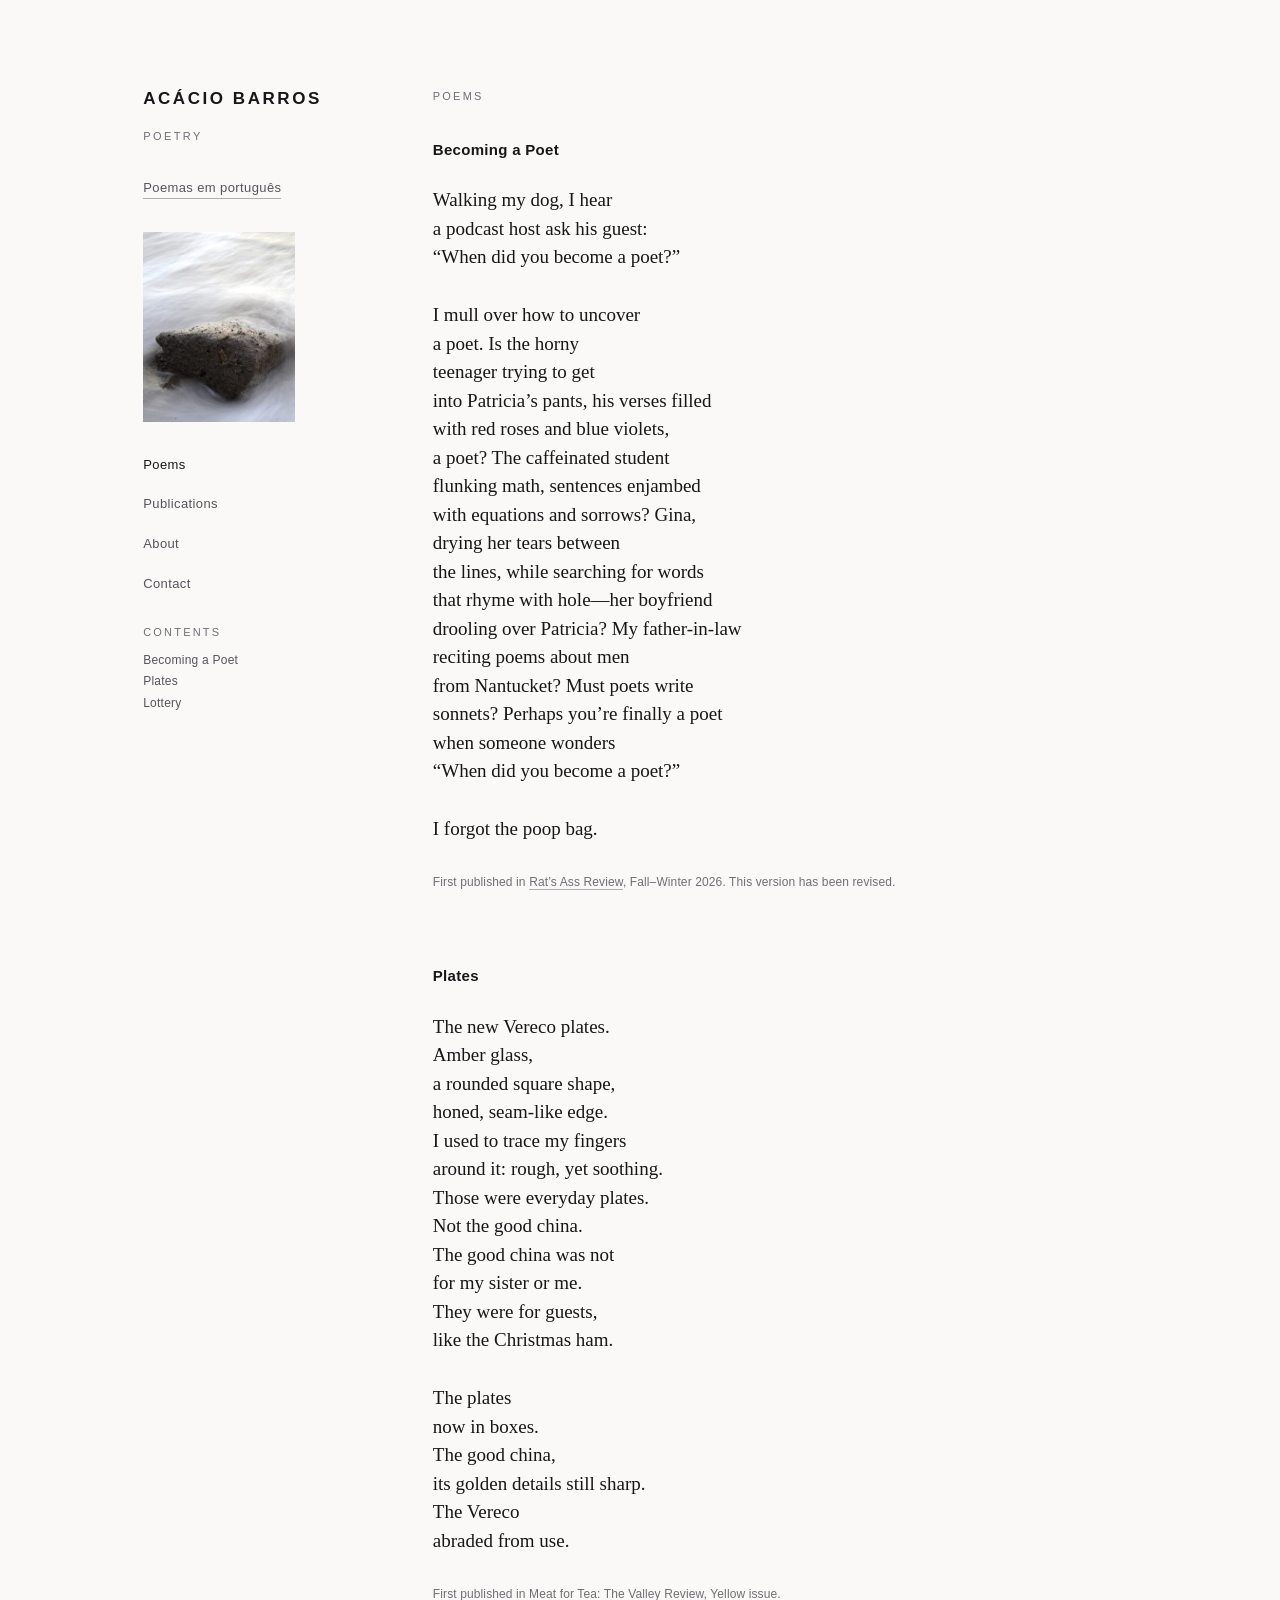
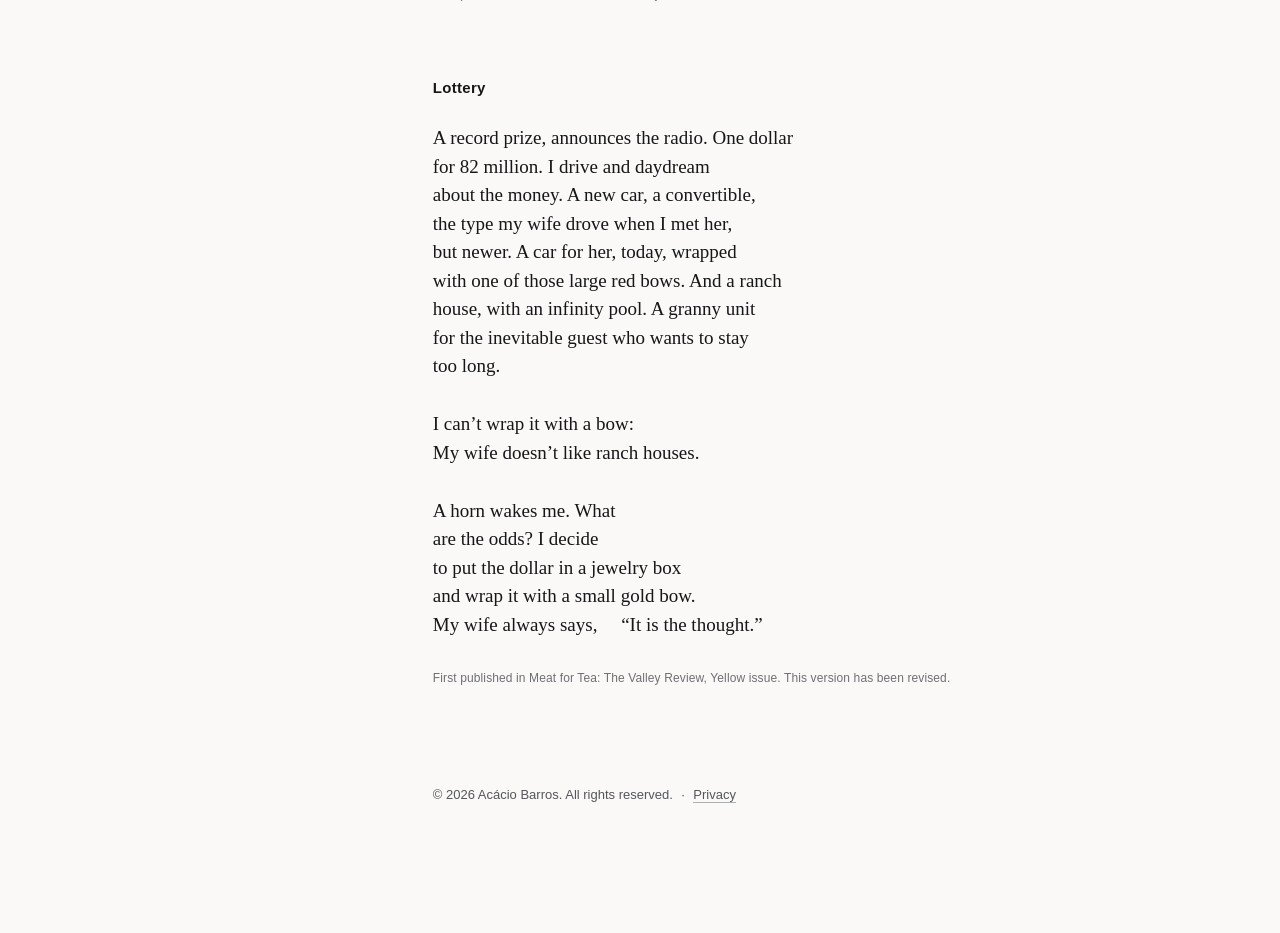
==== commit b8cb550a: "Use Acácio Barros as author name Co-Authored-By: Claude Opus 5 <noreply@anthropic.com>" ====
--- a/poems.html
+++ b/poems.html
@@ -4,15 +4,15 @@
 <meta charset="utf-8">
 <meta name="viewport" content="width=device-width, initial-scale=1">
 
-<title>Poemas / Poems — Acacio Barros</title>
-<meta name="description" content="Poems by Acacio Barros, in Portuguese and English.">
-<meta name="author" content="Acacio Barros">
+<title>Poemas / Poems — Acácio Barros</title>
+<meta name="description" content="Poems by Acácio Barros, in Portuguese and English.">
+<meta name="author" content="Acácio Barros">
 <link rel="canonical" href="https://acacio-barros.github.io/poems.html">
 <meta name="theme-color" content="#faf9f7">
 <meta property="og:type" content="website">
 <meta property="og:url" content="https://acacio-barros.github.io/poems.html">
-<meta property="og:title" content="Poemas / Poems — Acacio Barros">
-<meta property="og:description" content="Poems by Acacio Barros, in Portuguese and English.">
+<meta property="og:title" content="Poemas / Poems — Acácio Barros">
+<meta property="og:description" content="Poems by Acácio Barros, in Portuguese and English.">
 <meta property="og:image" content="https://acacio-barros.github.io/images/sea-foam-rock-og.jpg">
 <meta property="og:image:width" content="1200">
 <meta property="og:image:height" content="630">
@@ -29,7 +29,7 @@
 <div class="page">
 
   <header class="rail">
-    <h1 class="wordmark"><a href="./">Acacio Barros</a></h1>
+    <h1 class="wordmark"><a href="./">Acácio Barros</a></h1>
 
     <div class="rail-meta">
       <p class="discipline">
@@ -516,7 +516,7 @@
 
   <footer class="colophon">
     <p>
-      <span lang="en">© 2026 Acacio Barros. All rights reserved.</span>
+      <span lang="en">© 2026 Acácio Barros. All rights reserved.</span>
       <span class="colophon-sep" aria-hidden="true">·</span>
       <a href="privacy.html" data-lang="pt" lang="pt">Privacidade</a><a href="privacy.html" data-lang="en" lang="en">Privacy</a>
     </p>
--- a/site.css
+++ b/site.css
@@ -1,4 +1,4 @@
-/* Acacio Barros — poetry site stylesheet. Shared by index.html and poems.html. */
+/* Acácio Barros — poetry site stylesheet. Shared by index.html and poems.html. */
 
 :root{
   --paper:      #faf9f7;
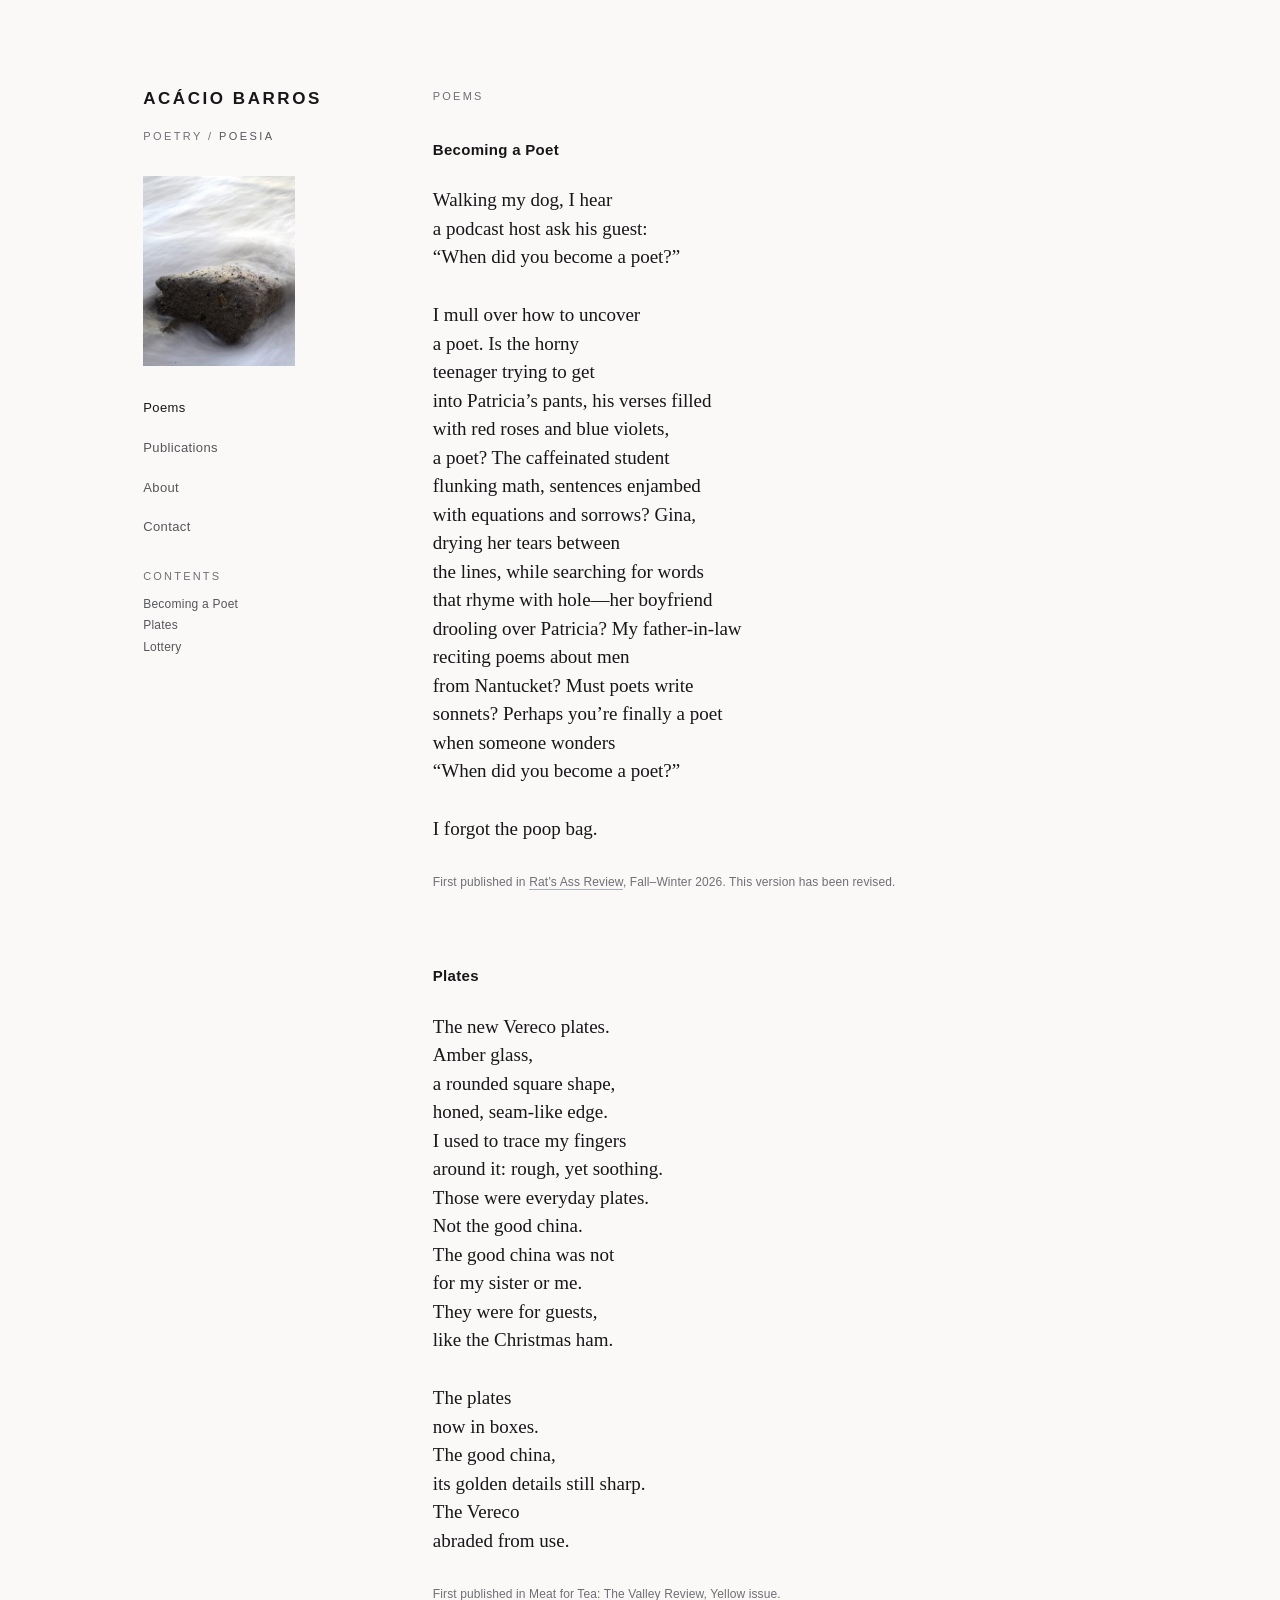
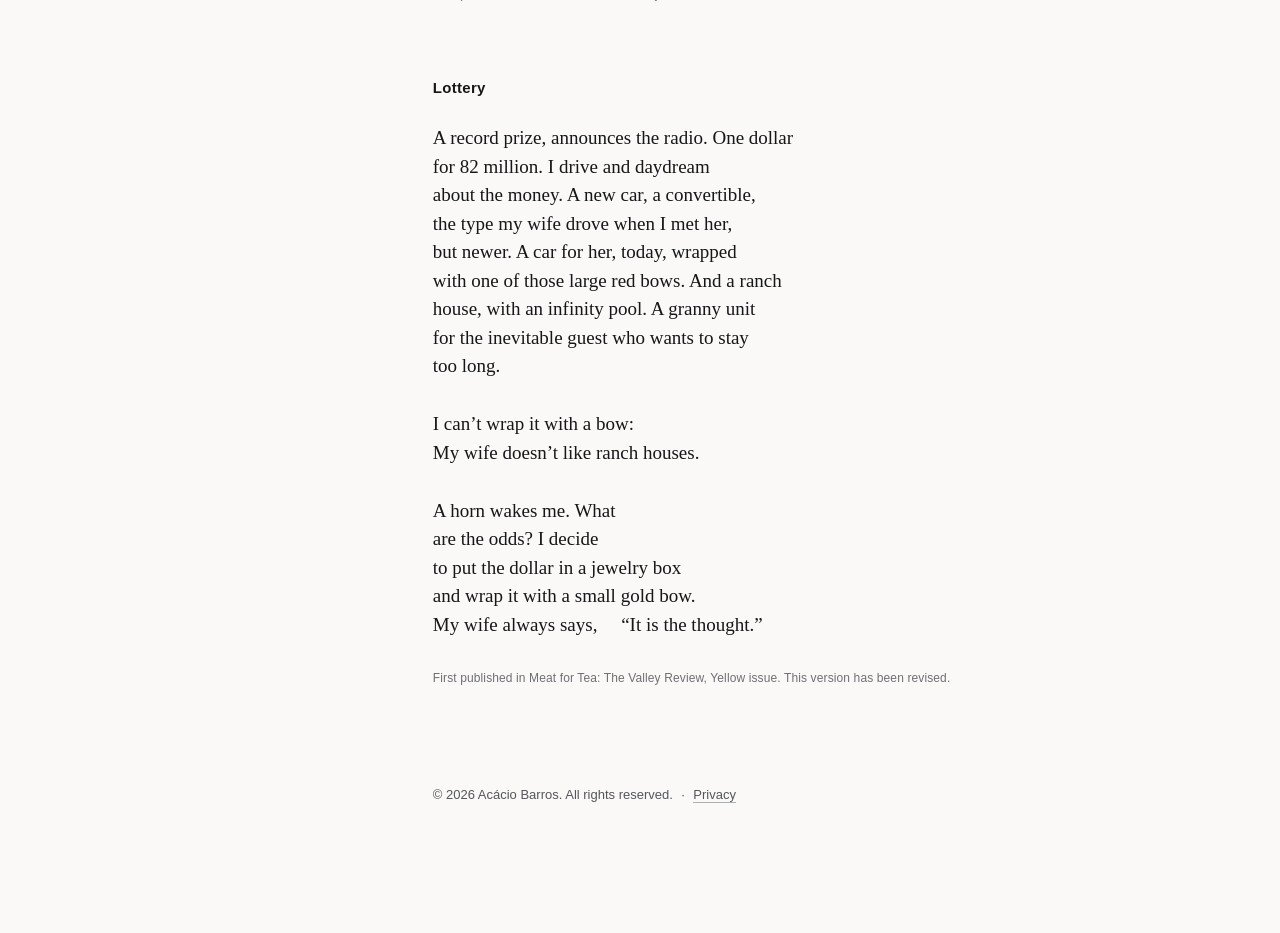
==== commit 76bbdc10: "Integrate language switch into poetry label Co-Authored-By: Claude Opus 5 <noreply@anthropic.com>" ====
--- a/poems.html
+++ b/poems.html
@@ -33,13 +33,8 @@
 
     <div class="rail-meta">
       <p class="discipline">
-        <span data-lang="pt" lang="pt">Poesia</span><span data-lang="en" lang="en">Poetry</span>
+        <span data-lang="pt" lang="pt">Poesia<span class="langsep" aria-hidden="true"> / </span><button type="button" data-set-lang="en" lang="en" aria-label="Switch to English">Poetry</button></span><span data-lang="en" lang="en">Poetry<span class="langsep" aria-hidden="true"> / </span><button type="button" data-set-lang="pt" lang="pt" aria-label="Mudar para português">Poesia</button></span>
       </p>
-
-      <div class="langswitch">
-        <button type="button" data-set-lang="en" data-lang="pt" lang="en">Poems in English</button>
-        <button type="button" data-set-lang="pt" data-lang="en" lang="pt">Poemas em português</button>
-      </div>
     </div>
 
     <img class="rail-photo" src="images/sea-foam-rock-rail.jpg" width="320" height="400" alt="" decoding="async">
--- a/site.css
+++ b/site.css
@@ -34,7 +34,8 @@
 .js.lang-en [data-lang="pt"]{ display: none; }
 .lang-marker{ display: none; }
 html:not(.js) .lang-marker{ display: block; }
-html:not(.js) .langswitch{ display: none; }
+html:not(.js) .discipline button,
+html:not(.js) .langsep{ display: none; }
 html:not(.js) .field > div + div{ margin-top: clamp(3.5rem, 9vw, 6rem); }
 
 a{
@@ -92,29 +93,23 @@
   text-transform: uppercase;
   color: var(--ink-faint);
 }
-.discipline span{ display: block; }
-
-.langswitch{ flex-shrink: 0; }
-
-/* One action, naming the language the reader can switch to. A real button,
-   styled as the site's text link. */
-.langswitch button{
+.discipline > span{ display: block; }
+
+/* The second word is the switch: a real button wearing the label's own type,
+   a step darker than the current-language word and nothing more. */
+.discipline button{
   font: inherit;
-  font-size: 0.8125rem;
-  letter-spacing: 0.03em;
+  letter-spacing: inherit;
+  text-transform: inherit;
   background: none;
   border: 0;
-  border-bottom: 1px solid rgba(47,65,87,0.4);
   border-radius: 0;
   padding: 0;
   margin: 0;
   color: var(--ink-soft);
   cursor: pointer;
 }
-.langswitch button:hover{
-  color: var(--ink);
-  border-bottom-color: var(--accent);
-}
+.discipline button:hover{ color: var(--accent); }
 
 .rail-photo{
   display: block;
@@ -443,7 +438,6 @@
     display: block;
     margin-top: 1.1rem;
   }
-  .langswitch{ margin-top: 1.6rem; }
   .rail-photo{
     width: 9.5rem;
     margin-top: 1.9rem;
